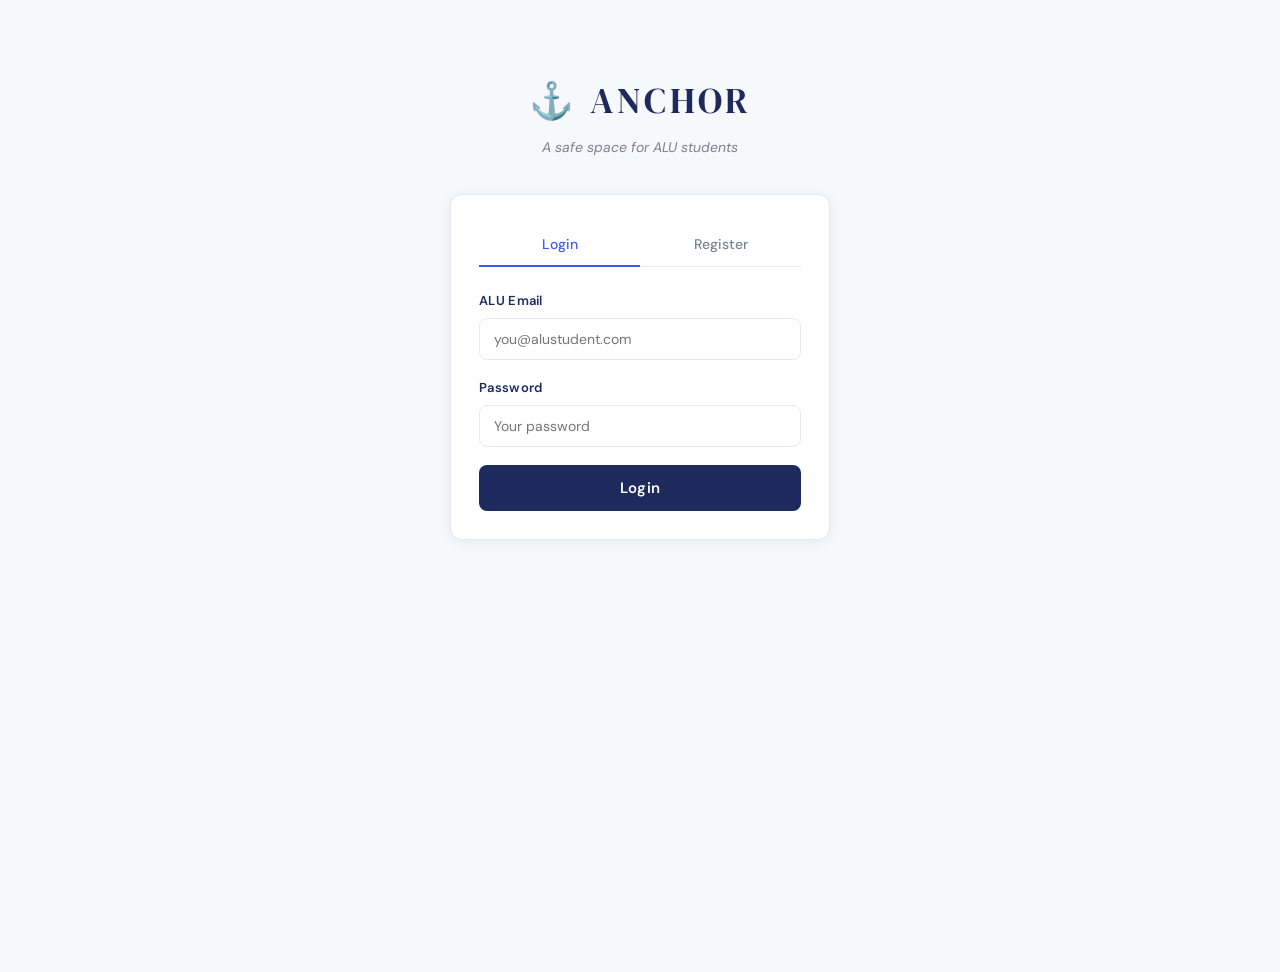
==== frontend/admin.html @ b04f078c "initial commit - ANCHOR peer support platform" ====
<!DOCTYPE html>
<html lang="en">
<head>
    <meta charset="UTF-8">
    <meta name="viewport" content="width=device-width, initial-scale=1.0">
    <title>ANCHOR — Admin</title>
    <link rel="stylesheet" href="css/style.css">
</head>
<body>

<div class="navbar">
    <a href="feed.html" class="navbar-brand">
        <span class="anchor-icon">⚓</span>
        <h1>ANCHOR</h1>
    </a>
    <div class="navbar-links">
        <a href="feed.html">Feed</a>
        <a href="resources.html">Resources</a>
        <a href="admin.html" class="active">Admin</a>
        <a href="#" class="logout-link" onclick="logout()">Logout</a>
    </div>
</div>

<div class="container">
    <h1 class="page-title">Moderation Dashboard</h1>
    <p class="page-subtitle">Review and manage reported content</p>

    <div class="stats-row">
        <div class="card stat-card">
            <div class="stat-number navy" id="pending-count">—</div>
            <div class="stat-label">Pending Reports</div>
        </div>
        <div class="card stat-card">
            <div class="stat-number green" id="resolved-count">—</div>
            <div class="stat-label">Resolved</div>
        </div>
        <div class="card stat-card">
            <div class="stat-number blue" id="reviewed-count">—</div>
            <div class="stat-label">Reviewed</div>
        </div>
    </div>

    <div class="filter-bar">
        <button class="filter-btn active" onclick="setFilter(this, 'pending')">Pending</button>
        <button class="filter-btn" onclick="setFilter(this, 'reviewed')">Reviewed</button>
        <button class="filter-btn" onclick="setFilter(this, 'resolved')">Resolved</button>
    </div>

    <div id="message"></div>
    <div id="reports-container">
        <div class="empty-state">
            <div class="empty-icon">⏳</div>
            <p>Loading reports...</p>
        </div>
    </div>
</div>

<script src="js/api.js"></script>
<script src="js/admin.js"></script>
</body>
</html>
---- frontend/css/style.css ----
@import url('https://fonts.googleapis.com/css2?family=DM+Sans:ital,opsz,wght@0,9..40,300;0,9..40,400;0,9..40,500;0,9..40,600;1,9..40,300&family=DM+Serif+Display:ital@0;1&display=swap');

/* ── Variables ─────────────────────────────────────────── */
:root {
  --bg:         #F7F8FC;
  --surface:    #FFFFFF;
  --border:     #E8EAF0;
  --navy:       #1E2A5E;
  --blue:       #3D5AFE;
  --blue-soft:  #EEF1FF;
  --text:       #1A1D2E;
  --muted:      #7C8091;
  --success:    #00B87A;
  --success-bg: #E6F9F3;
  --error:      #E5373A;
  --error-bg:   #FEF0F0;
  --radius:     12px;
  --radius-sm:  8px;
  --shadow:     0 2px 12px rgba(30,42,94,0.07);
  --shadow-md:  0 6px 24px rgba(30,42,94,0.11);
  --transition: 0.2s ease;
}

/* ── Reset ─────────────────────────────────────────────── */
*, *::before, *::after { box-sizing: border-box; margin: 0; padding: 0; }

body {
  font-family: 'DM Sans', sans-serif;
  background: var(--bg);
  color: var(--text);
  font-size: 15px;
  line-height: 1.6;
  min-height: 100vh;
}

/* ── Navbar ────────────────────────────────────────────── */
.navbar {
  background: var(--surface);
  border-bottom: 1px solid var(--border);
  padding: 0 32px;
  height: 64px;
  display: flex;
  align-items: center;
  justify-content: space-between;
  position: sticky;
  top: 0;
  z-index: 100;
  box-shadow: 0 1px 0 var(--border);
}

.navbar-brand {
  display: flex;
  align-items: center;
  gap: 10px;
  text-decoration: none;
}

.navbar-brand .anchor-icon {
  font-size: 22px;
}

.navbar-brand h1 {
  font-family: 'DM Serif Display', serif;
  font-size: 22px;
  color: var(--navy);
  letter-spacing: 2px;
  font-weight: 400;
}

.navbar-links {
  display: flex;
  align-items: center;
  gap: 4px;
}

.navbar-links a {
  color: var(--muted);
  text-decoration: none;
  font-size: 14px;
  font-weight: 500;
  padding: 8px 14px;
  border-radius: var(--radius-sm);
  transition: all var(--transition);
}

.navbar-links a:hover {
  color: var(--navy);
  background: var(--blue-soft);
}

.navbar-links a.active {
  color: var(--blue);
  background: var(--blue-soft);
}

.navbar-links .btn-nav-post {
  background: var(--navy);
  color: white !important;
  padding: 8px 16px;
  border-radius: var(--radius-sm);
  margin-left: 8px;
}

.navbar-links .btn-nav-post:hover {
  background: var(--blue) !important;
  color: white !important;
}

/* ── Container ─────────────────────────────────────────── */
.container {
  max-width: 720px;
  margin: 0 auto;
  padding: 36px 20px;
}

/* ── Cards ─────────────────────────────────────────────── */
.card {
  background: var(--surface);
  border: 1px solid var(--border);
  border-radius: var(--radius);
  padding: 28px;
  box-shadow: var(--shadow);
}

/* ── Auth page ─────────────────────────────────────────── */
.auth-container {
  max-width: 420px;
  margin: 72px auto;
  padding: 0 20px;
}

.auth-logo {
  text-align: center;
  margin-bottom: 36px;
}

.auth-logo .anchor-big {
  font-size: 52px;
  display: block;
  margin-bottom: 8px;
}

.auth-logo h1 {
  font-family: 'DM Serif Display', serif;
  font-size: 36px;
  color: var(--navy);
  letter-spacing: 4px;
  font-weight: 400;
}

.auth-logo p {
  color: var(--muted);
  font-size: 14px;
  margin-top: 6px;
  font-style: italic;
}

/* Tabs */
.tabs {
  display: flex;
  border-bottom: 1px solid var(--border);
  margin-bottom: 24px;
}

.tab {
  flex: 1;
  text-align: center;
  padding: 10px;
  cursor: pointer;
  font-size: 14px;
  font-weight: 500;
  color: var(--muted);
  border-bottom: 2px solid transparent;
  margin-bottom: -1px;
  transition: all var(--transition);
}

.tab:hover { color: var(--navy); }

.tab.active {
  color: var(--blue);
  border-bottom-color: var(--blue);
}

/* ── Forms ─────────────────────────────────────────────── */
.form-group {
  margin-bottom: 18px;
}

.form-group label {
  display: block;
  font-size: 13px;
  font-weight: 600;
  color: var(--navy);
  margin-bottom: 6px;
  letter-spacing: 0.3px;
}

.form-group input,
.form-group select,
.form-group textarea {
  width: 100%;
  padding: 11px 14px;
  border: 1.5px solid var(--border);
  border-radius: var(--radius-sm);
  font-family: 'DM Sans', sans-serif;
  font-size: 14px;
  color: var(--text);
  background: var(--surface);
  outline: none;
  transition: border-color var(--transition), box-shadow var(--transition);
}

.form-group input:focus,
.form-group select:focus,
.form-group textarea:focus {
  border-color: var(--blue);
  box-shadow: 0 0 0 3px rgba(61,90,254,0.08);
}

.form-group textarea { resize: vertical; min-height: 120px; }

.checkbox-row {
  display: flex;
  align-items: center;
  gap: 10px;
  cursor: pointer;
}

.checkbox-row input[type="checkbox"] {
  width: 16px;
  height: 16px;
  accent-color: var(--blue);
  cursor: pointer;
}

.checkbox-row label {
  font-size: 13px;
  color: var(--muted);
  cursor: pointer;
  margin: 0;
}

/* ── Buttons ────────────────────────────────────────────── */
.btn {
  display: inline-flex;
  align-items: center;
  justify-content: center;
  gap: 6px;
  padding: 10px 20px;
  border: none;
  border-radius: var(--radius-sm);
  font-family: 'DM Sans', sans-serif;
  font-size: 14px;
  font-weight: 600;
  cursor: pointer;
  transition: all var(--transition);
  text-decoration: none;
}

.btn-primary {
  background: var(--navy);
  color: white;
  width: 100%;
  padding: 13px;
  font-size: 15px;
  letter-spacing: 0.3px;
}

.btn-primary:hover {
  background: var(--blue);
  transform: translateY(-1px);
  box-shadow: 0 4px 12px rgba(61,90,254,0.25);
}

.btn-secondary {
  background: var(--blue-soft);
  color: var(--blue);
  border: 1.5px solid transparent;
}

.btn-secondary:hover {
  border-color: var(--blue);
  transform: translateY(-1px);
}

.btn-danger {
  background: var(--error-bg);
  color: var(--error);
  font-size: 13px;
  padding: 7px 14px;
}

.btn-danger:hover { background: #fde0e0; }

.btn-ghost {
  background: transparent;
  color: var(--muted);
  font-size: 13px;
  padding: 7px 14px;
}

.btn-ghost:hover { background: var(--bg); color: var(--text); }

.btn-small { padding: 6px 14px; font-size: 13px; }

/* ── Messages ───────────────────────────────────────────── */
.error {
  background: var(--error-bg);
  color: var(--error);
  padding: 11px 15px;
  border-radius: var(--radius-sm);
  font-size: 13px;
  margin-bottom: 16px;
  border-left: 3px solid var(--error);
}

.success {
  background: var(--success-bg);
  color: var(--success);
  padding: 11px 15px;
  border-radius: var(--radius-sm);
  font-size: 13px;
  margin-bottom: 16px;
  border-left: 3px solid var(--success);
}

/* ── Welcome banner ─────────────────────────────────────── */
.welcome-banner {
  background: linear-gradient(135deg, var(--navy) 0%, #2D4090 100%);
  border-radius: var(--radius);
  padding: 20px 24px;
  margin-bottom: 24px;
  display: flex;
  align-items: center;
  gap: 14px;
}

.welcome-banner .anchor-sm { font-size: 28px; }

.welcome-banner p {
  color: rgba(255,255,255,0.9);
  font-size: 14px;
  line-height: 1.5;
}

.welcome-banner strong { color: white; }

/* ── Category filters ───────────────────────────────────── */
.filter-bar {
  display: flex;
  gap: 8px;
  flex-wrap: wrap;
  margin-bottom: 24px;
}

.filter-btn {
  padding: 7px 16px;
  border-radius: 999px;
  border: 1.5px solid var(--border);
  background: var(--surface);
  color: var(--muted);
  font-size: 13px;
  font-weight: 500;
  cursor: pointer;
  transition: all var(--transition);
  font-family: 'DM Sans', sans-serif;
}

.filter-btn:hover,
.filter-btn.active {
  background: var(--navy);
  color: white;
  border-color: var(--navy);
}

/* ── Post cards ─────────────────────────────────────────── */
.post-card {
  background: var(--surface);
  border: 1px solid var(--border);
  border-radius: var(--radius);
  padding: 22px 24px;
  margin-bottom: 14px;
  cursor: pointer;
  transition: all var(--transition);
  box-shadow: var(--shadow);
}

.post-card:hover {
  border-color: #C5CDF0;
  box-shadow: var(--shadow-md);
  transform: translateY(-2px);
}

.post-card-header {
  display: flex;
  justify-content: space-between;
  align-items: center;
  margin-bottom: 12px;
}

.post-card h3 {
  font-size: 16px;
  font-weight: 600;
  color: var(--navy);
  margin-bottom: 8px;
  line-height: 1.4;
}

.post-card p {
  font-size: 14px;
  color: var(--muted);
  line-height: 1.6;
  margin-bottom: 14px;
}

.post-meta {
  display: flex;
  gap: 16px;
  font-size: 12px;
  color: var(--muted);
  align-items: center;
}

.post-meta span { display: flex; align-items: center; gap: 4px; }

/* ── Badges ─────────────────────────────────────────────── */
.category-badge {
  background: var(--blue-soft);
  color: var(--blue);
  padding: 4px 12px;
  border-radius: 999px;
  font-size: 12px;
  font-weight: 600;
  text-transform: capitalize;
  letter-spacing: 0.3px;
}

.anon-badge {
  background: var(--bg);
  color: var(--muted);
  padding: 4px 12px;
  border-radius: 999px;
  font-size: 12px;
  font-weight: 500;
  border: 1px solid var(--border);
}

/* ── Single post ────────────────────────────────────────── */
.post-full {
  margin-bottom: 28px;
}

.post-full h2 {
  font-family: 'DM Serif Display', serif;
  font-size: 26px;
  color: var(--navy);
  margin: 16px 0 14px;
  line-height: 1.3;
  font-weight: 400;
}

.post-full .body-text {
  font-size: 15px;
  line-height: 1.8;
  color: #3A3D4E;
  white-space: pre-wrap;
}

/* ── Comments ───────────────────────────────────────────── */
.comments-header {
  font-size: 16px;
  font-weight: 600;
  color: var(--navy);
  margin-bottom: 16px;
  padding-bottom: 12px;
  border-bottom: 1px solid var(--border);
}

.comment-card {
  background: var(--surface);
  border: 1px solid var(--border);
  border-radius: var(--radius);
  padding: 18px 20px;
  margin-bottom: 12px;
}

.comment-card .comment-meta {
  display: flex;
  justify-content: space-between;
  align-items: center;
  margin-bottom: 10px;
}

.comment-card .comment-body {
  font-size: 14px;
  color: #3A3D4E;
  line-height: 1.7;
}

.reply-card {
  margin-left: 24px;
  margin-top: 10px;
  background: var(--bg);
  border: 1px solid var(--border);
  border-radius: var(--radius-sm);
  padding: 14px 16px;
}

.reply-card .comment-body { font-size: 13px; color: var(--muted); }

/* ── Resources ──────────────────────────────────────────── */
.resource-card {
  background: var(--surface);
  border: 1px solid var(--border);
  border-radius: var(--radius);
  padding: 20px 24px;
  margin-bottom: 14px;
  box-shadow: var(--shadow);
  transition: all var(--transition);
}

.resource-card:hover {
  border-color: #C5CDF0;
  box-shadow: var(--shadow-md);
}

.resource-card h3 {
  font-size: 15px;
  font-weight: 600;
  color: var(--navy);
  margin-bottom: 6px;
}

.resource-card p {
  font-size: 13px;
  color: var(--muted);
  line-height: 1.6;
  margin-bottom: 12px;
}

.resource-card a {
  color: var(--blue);
  font-size: 13px;
  font-weight: 500;
  text-decoration: none;
}

.resource-card a:hover { text-decoration: underline; }

/* ── Admin table ────────────────────────────────────────── */
.report-card {
  background: var(--surface);
  border: 1px solid var(--border);
  border-radius: var(--radius);
  padding: 18px 22px;
  margin-bottom: 12px;
  box-shadow: var(--shadow);
}

.report-card .report-meta {
  font-size: 12px;
  color: var(--muted);
  margin-bottom: 8px;
}

.report-card .report-reason {
  font-size: 14px;
  color: var(--text);
  margin-bottom: 14px;
}

.status-badge {
  padding: 3px 10px;
  border-radius: 999px;
  font-size: 11px;
  font-weight: 600;
  text-transform: uppercase;
  letter-spacing: 0.5px;
}

.status-pending  { background: #FFF4E5; color: #E07B00; }
.status-resolved { background: var(--success-bg); color: var(--success); }
.status-reviewed { background: var(--blue-soft); color: var(--blue); }

/* ── Page titles ────────────────────────────────────────── */
.page-title {
  font-family: 'DM Serif Display', serif;
  font-size: 28px;
  color: var(--navy);
  font-weight: 400;
  margin-bottom: 6px;
}

.page-subtitle {
  font-size: 14px;
  color: var(--muted);
  margin-bottom: 28px;
  font-style: italic;
}

/* ── Divider ────────────────────────────────────────────── */
.divider {
  border: none;
  border-top: 1px solid var(--border);
  margin: 24px 0;
}

/* ── Empty state ────────────────────────────────────────── */
.empty-state {
  text-align: center;
  padding: 60px 20px;
  color: var(--muted);
}

.empty-state .empty-icon { font-size: 40px; margin-bottom: 14px; }
.empty-state p { font-size: 14px; }

/* ── Mobile ─────────────────────────────────────────────── */
@media (max-width: 640px) {
  .navbar {
    padding: 0 16px;
    height: 56px;
  }

  .navbar-links a { 
    display: none; 
  }

  .navbar-links .btn-nav-post { 
    display: inline-flex; 
    margin-left: 0;
    padding: 7px 12px;
    font-size: 13px;
  }

  .navbar-links .logout-link { display: inline-flex !important; }

  .container { padding: 20px 16px; }

  .auth-container { margin: 40px auto; }

  .card { padding: 20px; }

  .post-card { padding: 16px 18px; }

  .filter-bar { gap: 6px; }

  .filter-btn { padding: 6px 12px; font-size: 12px; }

  .post-card-header { flex-direction: column; align-items: flex-start; gap: 8px; }

  .welcome-banner { padding: 16px; }
}
/* ── Stats row (admin) ──────────────────────────────────── */
.stats-row {
    display: flex;
    gap: 14px;
    margin-bottom: 28px;
    flex-wrap: wrap;
}

.stat-card {
    flex: 1;
    min-width: 140px;
    text-align: center;
    padding: 20px;
}

.stat-number {
    font-size: 28px;
    font-weight: 700;
    margin-bottom: 4px;
}

.stat-number.navy  { color: var(--navy); }
.stat-number.green { color: var(--success); }
.stat-number.blue  { color: var(--blue); }
.stat-label { font-size: 13px; color: var(--muted); }

/* ── Report card ────────────────────────────────────────── */
.report-actions {
    display: flex;
    gap: 10px;
    flex-wrap: wrap;
}

/* ── Post full view ─────────────────────────────────────── */
.post-header {
    display: flex;
    justify-content: space-between;
    align-items: center;
    margin-bottom: 16px;
}

.post-actions {
    margin-top: 16px;
    padding-top: 16px;
    border-top: 1px solid var(--border);
}

.post-stats {
    display: flex;
    gap: 16px;
    margin-top: 16px;
}

/* ── Comment form ───────────────────────────────────────── */
.comment-form {
    margin-bottom: 20px;
}

.comment-form-footer {
    display: flex;
    justify-content: space-between;
    align-items: center;
}

/* ── Cancel link ────────────────────────────────────────── */
.cancel-link {
    display: block;
    text-align: center;
    margin-top: 14px;
    color: var(--muted);
    font-size: 13px;
    text-decoration: none;
}

.cancel-link:hover { color: var(--text); }

/* ── Hidden utility ─────────────────────────────────────── */
.hidden { display: none; }
/* ── Resource card ──────────────────────────────────────── */
.resource-card-header {
    display: flex;
    justify-content: space-between;
    align-items: center;
    margin-bottom: 10px;
}

.resource-meta {
    font-size: 12px;
    color: var(--muted);
    margin-top: 12px;
    padding-top: 12px;
    border-top: 1px solid var(--border);
}

/* ── Form section title ─────────────────────────────────── */
.form-section-title {
    font-size: 16px;
    font-weight: 600;
    color: var(--navy);
    margin-bottom: 20px;
}
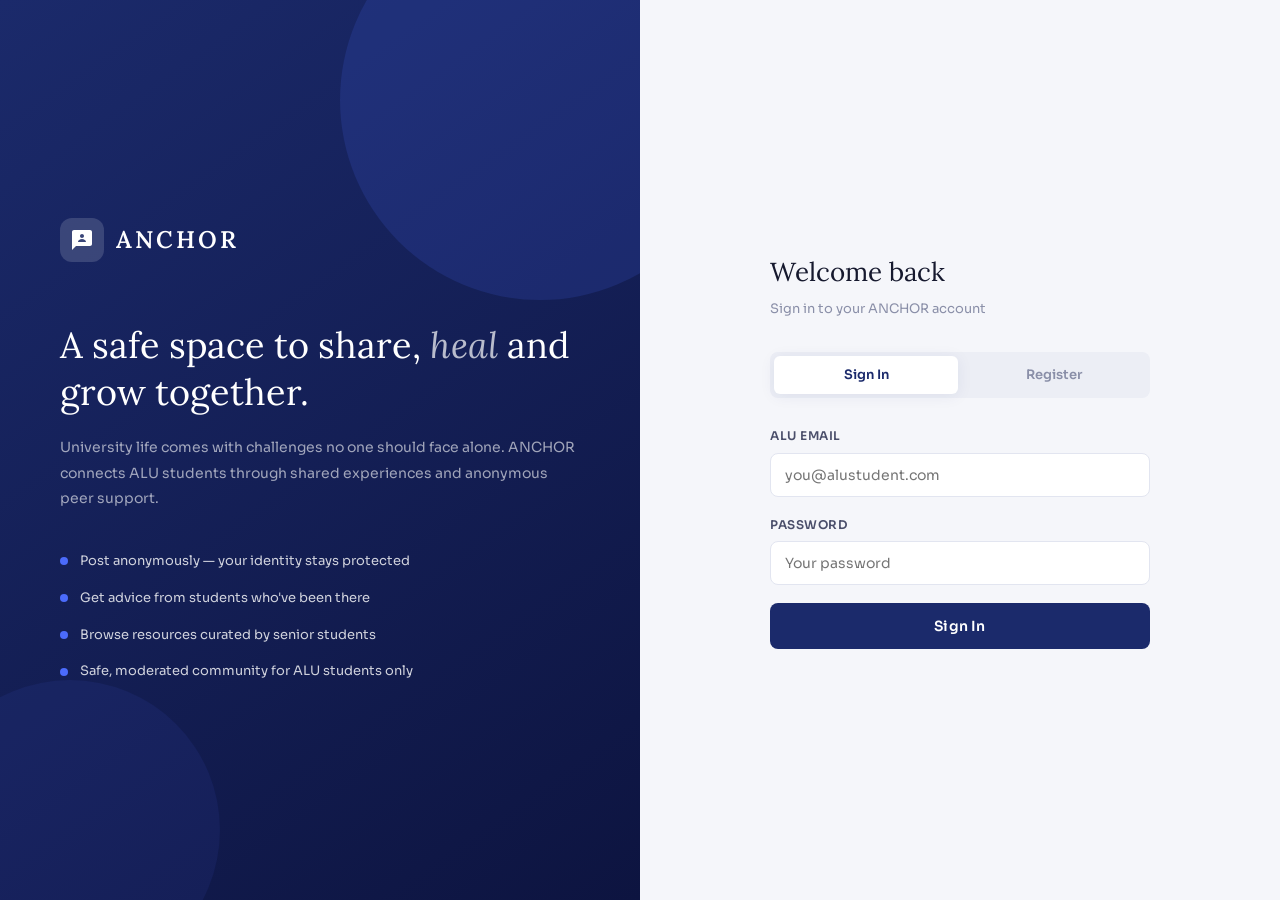
==== commit 9d37b3c2: "improved frontend design" ====
--- a/frontend/admin.html
+++ b/frontend/admin.html
@@ -10,14 +10,38 @@
 
 <div class="navbar">
     <a href="feed.html" class="navbar-brand">
-        <span class="anchor-icon">⚓</span>
+        <div class="navbar-logo">
+            <svg viewBox="0 0 24 24" xmlns="http://www.w3.org/2000/svg">
+                <path d="M20 2H4C2.9 2 2 2.9 2 4V22L6 18H20C21.1 18 22 17.1 22 16V4C22 2.9 21.1 2 20 2ZM12 6C13.1 6 14 6.9 14 8C14 9.1 13.1 10 12 10C10.9 10 10 9.1 10 8C10 6.9 10.9 6 12 6ZM16 14H8C8 12.35 9.79 11 12 11C14.21 11 16 12.35 16 14Z"/>
+            </svg>
+        </div>
         <h1>ANCHOR</h1>
     </a>
     <div class="navbar-links">
         <a href="feed.html">Feed</a>
         <a href="resources.html">Resources</a>
-        <a href="admin.html" class="active">Admin</a>
+        <a href="create-post.html" class="btn-nav-post">+ New Post</a>
+        <a href="#" id="admin-link" class="hidden">Admin</a>
         <a href="#" class="logout-link" onclick="logout()">Logout</a>
+    </div>
+    <div style="display:flex; align-items:center; gap:8px;">
+        <button class="theme-toggle" onclick="toggleTheme()" title="Toggle dark mode"></button>
+        <button class="hamburger" id="hamburger">
+            <span></span><span></span><span></span>
+        </button>
+    </div>
+</div>
+
+<!-- Mobile menu -->
+<div class="mobile-menu" id="mobile-menu">
+    <a href="feed.html">Feed</a>
+    <a href="resources.html">Resources</a>
+    <a href="create-post.html">+ New Post</a>
+    <a href="#" id="admin-link-mobile" class="hidden">Admin</a>
+    <a href="#" onclick="logout()">Logout</a>
+    <div class="theme-row">
+        Dark Mode
+        <button class="theme-toggle" onclick="toggleTheme()"></button>
     </div>
 </div>
 
@@ -57,5 +81,6 @@
 
 <script src="js/api.js"></script>
 <script src="js/admin.js"></script>
+<script src="js/navbar.js"></script>
 </body>
 </html>
--- a/frontend/css/style.css
+++ b/frontend/css/style.css
@@ -1,36 +1,71 @@
-@import url('https://fonts.googleapis.com/css2?family=DM+Sans:ital,opsz,wght@0,9..40,300;0,9..40,400;0,9..40,500;0,9..40,600;1,9..40,300&family=DM+Serif+Display:ital@0;1&display=swap');
+@import url('https://fonts.googleapis.com/css2?family=Sora:wght@300;400;500;600;700&family=Lora:ital,wght@0,400;0,600;1,400&display=swap');
 
 /* ── Variables ─────────────────────────────────────────── */
 :root {
-  --bg:         #F7F8FC;
-  --surface:    #FFFFFF;
-  --border:     #E8EAF0;
-  --navy:       #1E2A5E;
-  --blue:       #3D5AFE;
-  --blue-soft:  #EEF1FF;
-  --text:       #1A1D2E;
-  --muted:      #7C8091;
-  --success:    #00B87A;
-  --success-bg: #E6F9F3;
-  --error:      #E5373A;
-  --error-bg:   #FEF0F0;
-  --radius:     12px;
-  --radius-sm:  8px;
-  --shadow:     0 2px 12px rgba(30,42,94,0.07);
-  --shadow-md:  0 6px 24px rgba(30,42,94,0.11);
-  --transition: 0.2s ease;
+  /* Light mode */
+  --bg:           #F5F6FA;
+  --bg-2:         #ECEEF5;
+  --surface:      #FFFFFF;
+  --border:       #E2E5F0;
+  --navy:         #1B2A6B;
+  --navy-light:   #2D3F8F;
+  --accent:       #4B6BFB;
+  --accent-soft:  #EEF1FF;
+  --text:         #16192E;
+  --text-2:       #4A4E6A;
+  --muted:        #8A8FA8;
+  --success:      #00B87A;
+  --success-bg:   #E6F9F3;
+  --error:        #E5373A;
+  --error-bg:     #FEF0F0;
+  --warning:      #E07B00;
+  --warning-bg:   #FFF4E5;
+  --radius:       14px;
+  --radius-sm:    8px;
+  --radius-xs:    6px;
+  --shadow:       0 2px 16px rgba(27,42,107,0.07);
+  --shadow-md:    0 8px 32px rgba(27,42,107,0.12);
+  --shadow-lg:    0 16px 48px rgba(27,42,107,0.16);
+  --transition:   0.2s ease;
+}
+
+/* ── Dark mode ──────────────────────────────────────────── */
+[data-theme="dark"] {
+  --bg:           #0E1120;
+  --bg-2:         #151829;
+  --surface:      #1C2038;
+  --border:       #2A2F4A;
+  --navy:         #7B93FF;
+  --navy-light:   #9AADFF;
+  --accent:       #6B8AFF;
+  --accent-soft:  #1E2545;
+  --text:         #E8EAFF;
+  --text-2:       #9BA3CC;
+  --muted:        #5C6280;
+  --success:      #00D48A;
+  --success-bg:   #0A2E1E;
+  --error:        #FF5C5E;
+  --error-bg:     #2E0A0A;
+  --warning:      #FFB347;
+  --warning-bg:   #2E1A00;
+  --shadow:       0 2px 16px rgba(0,0,0,0.3);
+  --shadow-md:    0 8px 32px rgba(0,0,0,0.4);
+  --shadow-lg:    0 16px 48px rgba(0,0,0,0.5);
 }
 
 /* ── Reset ─────────────────────────────────────────────── */
 *, *::before, *::after { box-sizing: border-box; margin: 0; padding: 0; }
 
+html { scroll-behavior: smooth; }
+
 body {
-  font-family: 'DM Sans', sans-serif;
+  font-family: 'Sora', sans-serif;
   background: var(--bg);
   color: var(--text);
   font-size: 15px;
   line-height: 1.6;
   min-height: 100vh;
+  transition: background var(--transition), color var(--transition);
 }
 
 /* ── Navbar ────────────────────────────────────────────── */
@@ -45,7 +80,8 @@
   position: sticky;
   top: 0;
   z-index: 100;
-  box-shadow: 0 1px 0 var(--border);
+  box-shadow: var(--shadow);
+  transition: background var(--transition), border-color var(--transition);
 }
 
 .navbar-brand {
@@ -55,16 +91,30 @@
   text-decoration: none;
 }
 
-.navbar-brand .anchor-icon {
-  font-size: 22px;
+.navbar-logo {
+  width: 36px;
+  height: 36px;
+  background: var(--navy);
+  border-radius: 10px;
+  display: flex;
+  align-items: center;
+  justify-content: center;
+  transition: background var(--transition);
+}
+
+.navbar-logo svg {
+  width: 20px;
+  height: 20px;
+  fill: white;
 }
 
 .navbar-brand h1 {
-  font-family: 'DM Serif Display', serif;
-  font-size: 22px;
+  font-family: 'Lora', serif;
+  font-size: 20px;
   color: var(--navy);
   letter-spacing: 2px;
-  font-weight: 400;
+  font-weight: 600;
+  transition: color var(--transition);
 }
 
 .navbar-links {
@@ -74,23 +124,24 @@
 }
 
 .navbar-links a {
-  color: var(--muted);
+  color: var(--text-2);
   text-decoration: none;
-  font-size: 14px;
+  font-size: 13px;
   font-weight: 500;
   padding: 8px 14px;
   border-radius: var(--radius-sm);
   transition: all var(--transition);
+  letter-spacing: 0.2px;
 }
 
 .navbar-links a:hover {
   color: var(--navy);
-  background: var(--blue-soft);
+  background: var(--accent-soft);
 }
 
 .navbar-links a.active {
-  color: var(--blue);
-  background: var(--blue-soft);
+  color: var(--accent);
+  background: var(--accent-soft);
 }
 
 .navbar-links .btn-nav-post {
@@ -98,12 +149,117 @@
   color: white !important;
   padding: 8px 16px;
   border-radius: var(--radius-sm);
+  margin-left: 6px;
+  font-size: 13px;
+}
+
+.navbar-links .btn-nav-post:hover {
+  background: var(--accent) !important;
+  color: white !important;
+  transform: translateY(-1px);
+}
+
+/* Dark mode toggle */
+.theme-toggle {
+  background: var(--bg-2);
+  border: 1px solid var(--border);
+  border-radius: 999px;
+  width: 44px;
+  height: 24px;
+  cursor: pointer;
+  position: relative;
   margin-left: 8px;
-}
-
-.navbar-links .btn-nav-post:hover {
-  background: var(--blue) !important;
-  color: white !important;
+  transition: all var(--transition);
+  flex-shrink: 0;
+}
+
+.theme-toggle::after {
+  content: '';
+  position: absolute;
+  width: 18px;
+  height: 18px;
+  background: var(--navy);
+  border-radius: 50%;
+  top: 2px;
+  left: 2px;
+  transition: transform var(--transition);
+}
+
+[data-theme="dark"] .theme-toggle::after {
+  transform: translateX(20px);
+}
+
+/* Hamburger */
+.hamburger {
+  display: none;
+  flex-direction: column;
+  gap: 5px;
+  cursor: pointer;
+  padding: 6px;
+  background: none;
+  border: none;
+}
+
+.hamburger span {
+  display: block;
+  width: 22px;
+  height: 2px;
+  background: var(--text);
+  border-radius: 2px;
+  transition: all var(--transition);
+}
+
+.hamburger.open span:nth-child(1) { transform: translateY(7px) rotate(45deg); }
+.hamburger.open span:nth-child(2) { opacity: 0; }
+.hamburger.open span:nth-child(3) { transform: translateY(-7px) rotate(-45deg); }
+
+/* Mobile menu */
+.mobile-menu {
+  display: none;
+  position: fixed;
+  top: 64px;
+  left: 0;
+  right: 0;
+  background: var(--surface);
+  border-bottom: 1px solid var(--border);
+  padding: 16px;
+  z-index: 99;
+  box-shadow: var(--shadow-md);
+  flex-direction: column;
+  gap: 4px;
+  animation: slideDown 0.2s ease;
+}
+
+.mobile-menu.open { display: flex; }
+
+.mobile-menu a {
+  color: var(--text-2);
+  text-decoration: none;
+  font-size: 14px;
+  font-weight: 500;
+  padding: 12px 16px;
+  border-radius: var(--radius-sm);
+  transition: all var(--transition);
+}
+
+.mobile-menu a:hover {
+  background: var(--accent-soft);
+  color: var(--navy);
+}
+
+.mobile-menu .theme-row {
+  display: flex;
+  align-items: center;
+  justify-content: space-between;
+  padding: 12px 16px;
+  color: var(--text-2);
+  font-size: 14px;
+  font-weight: 500;
+}
+
+@keyframes slideDown {
+  from { opacity: 0; transform: translateY(-8px); }
+  to   { opacity: 1; transform: translateY(0); }
 }
 
 /* ── Container ─────────────────────────────────────────── */
@@ -120,105 +276,226 @@
   border-radius: var(--radius);
   padding: 28px;
   box-shadow: var(--shadow);
+  transition: background var(--transition), border-color var(--transition);
 }
 
 /* ── Auth page ─────────────────────────────────────────── */
-.auth-container {
-  max-width: 420px;
-  margin: 72px auto;
-  padding: 0 20px;
-}
-
-.auth-logo {
-  text-align: center;
-  margin-bottom: 36px;
-}
-
-.auth-logo .anchor-big {
-  font-size: 52px;
-  display: block;
-  margin-bottom: 8px;
-}
-
-.auth-logo h1 {
-  font-family: 'DM Serif Display', serif;
+.auth-page {
+  min-height: 100vh;
+  display: grid;
+  grid-template-columns: 1fr 1fr;
+}
+
+.auth-left {
+  background: linear-gradient(145deg, var(--navy) 0%, #0D1440 100%);
+  display: flex;
+  flex-direction: column;
+  justify-content: center;
+  padding: 60px;
+  position: relative;
+  overflow: hidden;
+}
+
+.auth-left::before {
+  content: '';
+  position: absolute;
+  width: 400px;
+  height: 400px;
+  border-radius: 50%;
+  background: rgba(75,107,251,0.15);
+  top: -100px;
+  right: -100px;
+}
+
+.auth-left::after {
+  content: '';
+  position: absolute;
+  width: 300px;
+  height: 300px;
+  border-radius: 50%;
+  background: rgba(75,107,251,0.08);
+  bottom: -80px;
+  left: -80px;
+}
+
+.auth-left-logo {
+  display: flex;
+  align-items: center;
+  gap: 12px;
+  margin-bottom: 60px;
+  position: relative;
+  z-index: 1;
+}
+
+.auth-left-logo .logo-icon {
+  width: 44px;
+  height: 44px;
+  background: rgba(255,255,255,0.15);
+  border-radius: 12px;
+  display: flex;
+  align-items: center;
+  justify-content: center;
+}
+
+.auth-left-logo .logo-icon svg {
+  width: 24px;
+  height: 24px;
+  fill: white;
+}
+
+.auth-left-logo span {
+  font-family: 'Lora', serif;
+  font-size: 24px;
+  color: white;
+  letter-spacing: 3px;
+  font-weight: 600;
+}
+
+.auth-left-content {
+  position: relative;
+  z-index: 1;
+}
+
+.auth-left-content h2 {
+  font-family: 'Lora', serif;
   font-size: 36px;
-  color: var(--navy);
-  letter-spacing: 4px;
+  color: white;
   font-weight: 400;
-}
-
-.auth-logo p {
+  line-height: 1.3;
+  margin-bottom: 20px;
+}
+
+.auth-left-content h2 em {
+  font-style: italic;
+  color: rgba(255,255,255,0.7);
+}
+
+.auth-left-content p {
+  color: rgba(255,255,255,0.6);
+  font-size: 14px;
+  line-height: 1.8;
+  margin-bottom: 40px;
+}
+
+.auth-features {
+  display: flex;
+  flex-direction: column;
+  gap: 16px;
+}
+
+.auth-feature {
+  display: flex;
+  align-items: center;
+  gap: 12px;
+  color: rgba(255,255,255,0.8);
+  font-size: 13px;
+}
+
+.auth-feature-dot {
+  width: 8px;
+  height: 8px;
+  border-radius: 50%;
+  background: var(--accent);
+  flex-shrink: 0;
+}
+
+.auth-right {
+  background: var(--bg);
+  display: flex;
+  align-items: center;
+  justify-content: center;
+  padding: 60px 40px;
+  transition: background var(--transition);
+}
+
+.auth-form-container {
+  width: 100%;
+  max-width: 380px;
+}
+
+.auth-form-container h3 {
+  font-family: 'Lora', serif;
+  font-size: 26px;
+  color: var(--text);
+  font-weight: 400;
+  margin-bottom: 6px;
+}
+
+.auth-form-container .auth-subtitle {
   color: var(--muted);
-  font-size: 14px;
-  margin-top: 6px;
-  font-style: italic;
+  font-size: 13px;
+  margin-bottom: 32px;
 }
 
 /* Tabs */
 .tabs {
   display: flex;
-  border-bottom: 1px solid var(--border);
-  margin-bottom: 24px;
+  background: var(--bg-2);
+  border-radius: var(--radius-sm);
+  padding: 4px;
+  margin-bottom: 28px;
+  gap: 4px;
 }
 
 .tab {
   flex: 1;
   text-align: center;
-  padding: 10px;
+  padding: 9px;
   cursor: pointer;
-  font-size: 14px;
-  font-weight: 500;
+  font-size: 13px;
+  font-weight: 600;
   color: var(--muted);
-  border-bottom: 2px solid transparent;
-  margin-bottom: -1px;
+  border-radius: var(--radius-xs);
   transition: all var(--transition);
 }
 
-.tab:hover { color: var(--navy); }
+.tab:hover { color: var(--text); }
 
 .tab.active {
-  color: var(--blue);
-  border-bottom-color: var(--blue);
+  background: var(--surface);
+  color: var(--navy);
+  box-shadow: var(--shadow);
 }
 
 /* ── Forms ─────────────────────────────────────────────── */
-.form-group {
-  margin-bottom: 18px;
-}
+.form-group { margin-bottom: 18px; }
 
 .form-group label {
   display: block;
-  font-size: 13px;
-  font-weight: 600;
-  color: var(--navy);
-  margin-bottom: 6px;
-  letter-spacing: 0.3px;
+  font-size: 12px;
+  font-weight: 600;
+  color: var(--text-2);
+  margin-bottom: 7px;
+  letter-spacing: 0.5px;
+  text-transform: uppercase;
 }
 
 .form-group input,
 .form-group select,
 .form-group textarea {
   width: 100%;
-  padding: 11px 14px;
+  padding: 12px 14px;
   border: 1.5px solid var(--border);
   border-radius: var(--radius-sm);
-  font-family: 'DM Sans', sans-serif;
+  font-family: 'Sora', sans-serif;
   font-size: 14px;
   color: var(--text);
   background: var(--surface);
   outline: none;
-  transition: border-color var(--transition), box-shadow var(--transition);
+  transition: all var(--transition);
 }
 
 .form-group input:focus,
 .form-group select:focus,
 .form-group textarea:focus {
-  border-color: var(--blue);
-  box-shadow: 0 0 0 3px rgba(61,90,254,0.08);
-}
-
-.form-group textarea { resize: vertical; min-height: 120px; }
+  border-color: var(--accent);
+  box-shadow: 0 0 0 3px rgba(75,107,251,0.1);
+}
+
+.form-group textarea {
+  resize: vertical;
+  min-height: 120px;
+}
 
 .checkbox-row {
   display: flex;
@@ -230,15 +507,18 @@
 .checkbox-row input[type="checkbox"] {
   width: 16px;
   height: 16px;
-  accent-color: var(--blue);
+  accent-color: var(--accent);
   cursor: pointer;
 }
 
 .checkbox-row label {
   font-size: 13px;
-  color: var(--muted);
+  color: var(--text-2);
   cursor: pointer;
   margin: 0;
+  text-transform: none;
+  letter-spacing: 0;
+  font-weight: 400;
 }
 
 /* ── Buttons ────────────────────────────────────────────── */
@@ -250,65 +530,70 @@
   padding: 10px 20px;
   border: none;
   border-radius: var(--radius-sm);
-  font-family: 'DM Sans', sans-serif;
-  font-size: 14px;
+  font-family: 'Sora', sans-serif;
+  font-size: 13px;
   font-weight: 600;
   cursor: pointer;
   transition: all var(--transition);
   text-decoration: none;
+  letter-spacing: 0.2px;
 }
 
 .btn-primary {
   background: var(--navy);
   color: white;
   width: 100%;
-  padding: 13px;
-  font-size: 15px;
-  letter-spacing: 0.3px;
+  padding: 14px;
+  font-size: 14px;
+  border-radius: var(--radius-sm);
 }
 
 .btn-primary:hover {
-  background: var(--blue);
+  background: var(--accent);
   transform: translateY(-1px);
-  box-shadow: 0 4px 12px rgba(61,90,254,0.25);
+  box-shadow: 0 4px 16px rgba(75,107,251,0.3);
 }
 
 .btn-secondary {
-  background: var(--blue-soft);
-  color: var(--blue);
+  background: var(--accent-soft);
+  color: var(--accent);
   border: 1.5px solid transparent;
 }
 
 .btn-secondary:hover {
-  border-color: var(--blue);
+  border-color: var(--accent);
   transform: translateY(-1px);
 }
 
 .btn-danger {
   background: var(--error-bg);
   color: var(--error);
-  font-size: 13px;
+  font-size: 12px;
   padding: 7px 14px;
 }
 
-.btn-danger:hover { background: #fde0e0; }
+.btn-danger:hover { filter: brightness(0.95); }
 
 .btn-ghost {
   background: transparent;
   color: var(--muted);
-  font-size: 13px;
+  font-size: 12px;
   padding: 7px 14px;
-}
-
-.btn-ghost:hover { background: var(--bg); color: var(--text); }
-
-.btn-small { padding: 6px 14px; font-size: 13px; }
+  border: 1px solid var(--border);
+}
+
+.btn-ghost:hover {
+  background: var(--bg-2);
+  color: var(--text);
+}
+
+.btn-small { padding: 6px 14px; font-size: 12px; }
 
 /* ── Messages ───────────────────────────────────────────── */
 .error {
   background: var(--error-bg);
   color: var(--error);
-  padding: 11px 15px;
+  padding: 12px 16px;
   border-radius: var(--radius-sm);
   font-size: 13px;
   margin-bottom: 16px;
@@ -318,25 +603,70 @@
 .success {
   background: var(--success-bg);
   color: var(--success);
-  padding: 11px 15px;
+  padding: 12px 16px;
   border-radius: var(--radius-sm);
   font-size: 13px;
   margin-bottom: 16px;
   border-left: 3px solid var(--success);
 }
 
+/* ── Loading skeleton ───────────────────────────────────── */
+@keyframes shimmer {
+  0%   { background-position: -400px 0; }
+  100% { background-position: 400px 0; }
+}
+
+.skeleton {
+  background: linear-gradient(90deg, var(--border) 25%, var(--bg-2) 50%, var(--border) 75%);
+  background-size: 400px 100%;
+  animation: shimmer 1.4s ease infinite;
+  border-radius: var(--radius-sm);
+}
+
+.skeleton-card {
+  background: var(--surface);
+  border: 1px solid var(--border);
+  border-radius: var(--radius);
+  padding: 22px 24px;
+  margin-bottom: 14px;
+}
+
+.skeleton-line {
+  height: 14px;
+  margin-bottom: 10px;
+}
+
+.skeleton-line.short { width: 40%; }
+.skeleton-line.medium { width: 70%; }
+.skeleton-line.full { width: 100%; }
+
 /* ── Welcome banner ─────────────────────────────────────── */
 .welcome-banner {
-  background: linear-gradient(135deg, var(--navy) 0%, #2D4090 100%);
+  background: linear-gradient(135deg, var(--navy) 0%, var(--navy-light) 100%);
   border-radius: var(--radius);
   padding: 20px 24px;
   margin-bottom: 24px;
   display: flex;
   align-items: center;
-  gap: 14px;
-}
-
-.welcome-banner .anchor-sm { font-size: 28px; }
+  gap: 16px;
+}
+
+.welcome-banner .banner-icon {
+  width: 40px;
+  height: 40px;
+  background: rgba(255,255,255,0.15);
+  border-radius: 10px;
+  display: flex;
+  align-items: center;
+  justify-content: center;
+  flex-shrink: 0;
+}
+
+.welcome-banner .banner-icon svg {
+  width: 22px;
+  height: 22px;
+  fill: white;
+}
 
 .welcome-banner p {
   color: rgba(255,255,255,0.9);
@@ -346,7 +676,7 @@
 
 .welcome-banner strong { color: white; }
 
-/* ── Category filters ───────────────────────────────────── */
+/* ── Filter bar ─────────────────────────────────────────── */
 .filter-bar {
   display: flex;
   gap: 8px;
@@ -360,14 +690,19 @@
   border: 1.5px solid var(--border);
   background: var(--surface);
   color: var(--muted);
-  font-size: 13px;
-  font-weight: 500;
+  font-size: 12px;
+  font-weight: 600;
   cursor: pointer;
   transition: all var(--transition);
-  font-family: 'DM Sans', sans-serif;
-}
-
-.filter-btn:hover,
+  font-family: 'Sora', sans-serif;
+  letter-spacing: 0.3px;
+}
+
+.filter-btn:hover {
+  border-color: var(--accent);
+  color: var(--accent);
+}
+
 .filter-btn.active {
   background: var(--navy);
   color: white;
@@ -380,37 +715,58 @@
   border: 1px solid var(--border);
   border-radius: var(--radius);
   padding: 22px 24px;
-  margin-bottom: 14px;
+  margin-bottom: 12px;
   cursor: pointer;
   transition: all var(--transition);
   box-shadow: var(--shadow);
+  position: relative;
+  overflow: hidden;
+}
+
+.post-card::before {
+  content: '';
+  position: absolute;
+  left: 0;
+  top: 0;
+  bottom: 0;
+  width: 3px;
+  background: var(--accent);
+  opacity: 0;
+  transition: opacity var(--transition);
 }
 
 .post-card:hover {
-  border-color: #C5CDF0;
+  border-color: var(--accent);
   box-shadow: var(--shadow-md);
   transform: translateY(-2px);
 }
 
+.post-card:hover::before { opacity: 1; }
+
 .post-card-header {
   display: flex;
   justify-content: space-between;
   align-items: center;
   margin-bottom: 12px;
+  flex-wrap: wrap;
+  gap: 8px;
 }
 
 .post-card h3 {
-  font-size: 16px;
-  font-weight: 600;
-  color: var(--navy);
+  font-size: 15px;
+  font-weight: 600;
+  color: var(--text);
   margin-bottom: 8px;
   line-height: 1.4;
-}
+  transition: color var(--transition);
+}
+
+.post-card:hover h3 { color: var(--navy); }
 
 .post-card p {
-  font-size: 14px;
-  color: var(--muted);
-  line-height: 1.6;
+  font-size: 13px;
+  color: var(--text-2);
+  line-height: 1.7;
   margin-bottom: 14px;
 }
 
@@ -420,25 +776,24 @@
   font-size: 12px;
   color: var(--muted);
   align-items: center;
-}
-
-.post-meta span { display: flex; align-items: center; gap: 4px; }
+  flex-wrap: wrap;
+}
 
 /* ── Badges ─────────────────────────────────────────────── */
 .category-badge {
-  background: var(--blue-soft);
-  color: var(--blue);
+  background: var(--accent-soft);
+  color: var(--accent);
   padding: 4px 12px;
   border-radius: 999px;
-  font-size: 12px;
-  font-weight: 600;
-  text-transform: capitalize;
-  letter-spacing: 0.3px;
+  font-size: 11px;
+  font-weight: 700;
+  text-transform: uppercase;
+  letter-spacing: 0.5px;
 }
 
 .anon-badge {
-  background: var(--bg);
-  color: var(--muted);
+  background: var(--bg-2);
+  color: var(--text-2);
   padding: 4px 12px;
   border-radius: 999px;
   font-size: 12px;
@@ -447,34 +802,53 @@
 }
 
 /* ── Single post ────────────────────────────────────────── */
-.post-full {
-  margin-bottom: 28px;
-}
-
 .post-full h2 {
-  font-family: 'DM Serif Display', serif;
+  font-family: 'Lora', serif;
   font-size: 26px;
-  color: var(--navy);
+  color: var(--text);
   margin: 16px 0 14px;
-  line-height: 1.3;
-  font-weight: 400;
+  line-height: 1.4;
+  font-weight: 600;
 }
 
 .post-full .body-text {
   font-size: 15px;
-  line-height: 1.8;
-  color: #3A3D4E;
+  line-height: 1.9;
+  color: var(--text-2);
   white-space: pre-wrap;
+}
+
+.post-header {
+  display: flex;
+  justify-content: space-between;
+  align-items: center;
+  flex-wrap: wrap;
+  gap: 8px;
+}
+
+.post-actions {
+  margin-top: 16px;
+  padding-top: 16px;
+  border-top: 1px solid var(--border);
+}
+
+.post-stats {
+  display: flex;
+  gap: 16px;
+  margin-top: 16px;
+  font-size: 13px;
+  color: var(--muted);
 }
 
 /* ── Comments ───────────────────────────────────────────── */
 .comments-header {
-  font-size: 16px;
-  font-weight: 600;
-  color: var(--navy);
+  font-size: 15px;
+  font-weight: 600;
+  color: var(--text);
   margin-bottom: 16px;
   padding-bottom: 12px;
   border-bottom: 1px solid var(--border);
+  letter-spacing: 0.2px;
 }
 
 .comment-card {
@@ -482,32 +856,50 @@
   border: 1px solid var(--border);
   border-radius: var(--radius);
   padding: 18px 20px;
-  margin-bottom: 12px;
-}
-
-.comment-card .comment-meta {
+  margin-bottom: 10px;
+  transition: border-color var(--transition);
+}
+
+.comment-card:hover { border-color: var(--accent); }
+
+.comment-meta {
   display: flex;
   justify-content: space-between;
   align-items: center;
   margin-bottom: 10px;
-}
-
-.comment-card .comment-body {
+  flex-wrap: wrap;
+  gap: 6px;
+}
+
+.comment-body {
   font-size: 14px;
-  color: #3A3D4E;
+  color: var(--text-2);
   line-height: 1.7;
 }
 
 .reply-card {
   margin-left: 24px;
   margin-top: 10px;
-  background: var(--bg);
+  background: var(--bg-2);
   border: 1px solid var(--border);
   border-radius: var(--radius-sm);
   padding: 14px 16px;
 }
 
-.reply-card .comment-body { font-size: 13px; color: var(--muted); }
+.reply-card .comment-body {
+  font-size: 13px;
+  color: var(--muted);
+}
+
+.comment-form { margin-bottom: 20px; }
+
+.comment-form-footer {
+  display: flex;
+  justify-content: space-between;
+  align-items: center;
+  flex-wrap: wrap;
+  gap: 10px;
+}
 
 /* ── Resources ──────────────────────────────────────────── */
 .resource-card {
@@ -515,40 +907,86 @@
   border: 1px solid var(--border);
   border-radius: var(--radius);
   padding: 20px 24px;
-  margin-bottom: 14px;
+  margin-bottom: 12px;
   box-shadow: var(--shadow);
   transition: all var(--transition);
 }
 
 .resource-card:hover {
-  border-color: #C5CDF0;
+  border-color: var(--accent);
   box-shadow: var(--shadow-md);
+  transform: translateY(-1px);
 }
 
 .resource-card h3 {
   font-size: 15px;
   font-weight: 600;
-  color: var(--navy);
+  color: var(--text);
   margin-bottom: 6px;
 }
 
 .resource-card p {
   font-size: 13px;
-  color: var(--muted);
+  color: var(--text-2);
   line-height: 1.6;
   margin-bottom: 12px;
 }
 
 .resource-card a {
-  color: var(--blue);
+  color: var(--accent);
   font-size: 13px;
   font-weight: 500;
   text-decoration: none;
+  display: inline-flex;
+  align-items: center;
+  gap: 4px;
 }
 
 .resource-card a:hover { text-decoration: underline; }
 
-/* ── Admin table ────────────────────────────────────────── */
+.resource-card-header {
+  display: flex;
+  justify-content: space-between;
+  align-items: center;
+  margin-bottom: 12px;
+}
+
+.resource-meta {
+  font-size: 12px;
+  color: var(--muted);
+  margin-top: 12px;
+  padding-top: 12px;
+  border-top: 1px solid var(--border);
+}
+
+/* ── Admin ──────────────────────────────────────────────── */
+.stats-row {
+  display: flex;
+  gap: 14px;
+  margin-bottom: 28px;
+  flex-wrap: wrap;
+}
+
+.stat-card {
+  flex: 1;
+  min-width: 140px;
+  text-align: center;
+  padding: 24px 20px;
+}
+
+.stat-number {
+  font-family: 'Lora', serif;
+  font-size: 32px;
+  font-weight: 600;
+  margin-bottom: 4px;
+  line-height: 1;
+}
+
+.stat-number.navy  { color: var(--navy); }
+.stat-number.green { color: var(--success); }
+.stat-number.blue  { color: var(--accent); }
+.stat-label { font-size: 12px; color: var(--muted); text-transform: uppercase; letter-spacing: 0.5px; }
+
 .report-card {
   background: var(--surface);
   border: 1px solid var(--border);
@@ -556,57 +994,72 @@
   padding: 18px 22px;
   margin-bottom: 12px;
   box-shadow: var(--shadow);
-}
-
-.report-card .report-meta {
+  transition: border-color var(--transition);
+}
+
+.report-card:hover { border-color: var(--accent); }
+
+.report-meta {
+  display: flex;
+  align-items: center;
+  gap: 10px;
+  margin-bottom: 10px;
   font-size: 12px;
   color: var(--muted);
-  margin-bottom: 8px;
-}
-
-.report-card .report-reason {
+  flex-wrap: wrap;
+}
+
+.report-date { margin-left: auto; }
+
+.report-reason {
   font-size: 14px;
-  color: var(--text);
+  color: var(--text-2);
   margin-bottom: 14px;
+  line-height: 1.6;
+  padding: 10px 14px;
+  background: var(--bg-2);
+  border-radius: var(--radius-xs);
+  border-left: 3px solid var(--border);
+}
+
+.report-actions {
+  display: flex;
+  gap: 8px;
+  flex-wrap: wrap;
 }
 
 .status-badge {
   padding: 3px 10px;
   border-radius: 999px;
   font-size: 11px;
-  font-weight: 600;
+  font-weight: 700;
   text-transform: uppercase;
   letter-spacing: 0.5px;
 }
 
-.status-pending  { background: #FFF4E5; color: #E07B00; }
+.status-pending  { background: var(--warning-bg); color: var(--warning); }
 .status-resolved { background: var(--success-bg); color: var(--success); }
-.status-reviewed { background: var(--blue-soft); color: var(--blue); }
+.status-reviewed { background: var(--accent-soft); color: var(--accent); }
 
 /* ── Page titles ────────────────────────────────────────── */
 .page-title {
-  font-family: 'DM Serif Display', serif;
+  font-family: 'Lora', serif;
   font-size: 28px;
-  color: var(--navy);
-  font-weight: 400;
+  color: var(--text);
+  font-weight: 600;
   margin-bottom: 6px;
+  line-height: 1.3;
 }
 
 .page-subtitle {
-  font-size: 14px;
+  font-size: 13px;
   color: var(--muted);
   margin-bottom: 28px;
-  font-style: italic;
-}
-
-/* ── Divider ────────────────────────────────────────────── */
-.divider {
-  border: none;
-  border-top: 1px solid var(--border);
-  margin: 24px 0;
-}
-
-/* ── Empty state ────────────────────────────────────────── */
+}
+
+/* ── Misc ───────────────────────────────────────────────── */
+.divider { border: none; border-top: 1px solid var(--border); margin: 24px 0; }
+
 .empty-state {
   text-align: center;
   padding: 60px 20px;
@@ -616,140 +1069,59 @@
 .empty-state .empty-icon { font-size: 40px; margin-bottom: 14px; }
 .empty-state p { font-size: 14px; }
 
+.hidden { display: none !important; }
+
+.cancel-link {
+  display: block;
+  text-align: center;
+  margin-top: 14px;
+  color: var(--muted);
+  font-size: 13px;
+  text-decoration: none;
+  transition: color var(--transition);
+}
+
+.cancel-link:hover { color: var(--text); }
+
+.form-section-title {
+  font-size: 15px;
+  font-weight: 600;
+  color: var(--text);
+  margin-bottom: 20px;
+}
+
+/* ── Page load animation ────────────────────────────────── */
+@keyframes fadeUp {
+  from { opacity: 0; transform: translateY(16px); }
+  to   { opacity: 1; transform: translateY(0); }
+}
+
+.fade-up {
+  animation: fadeUp 0.4s ease forwards;
+}
+
+.fade-up-delay-1 { animation-delay: 0.1s; opacity: 0; }
+.fade-up-delay-2 { animation-delay: 0.2s; opacity: 0; }
+.fade-up-delay-3 { animation-delay: 0.3s; opacity: 0; }
+
 /* ── Mobile ─────────────────────────────────────────────── */
+@media (max-width: 768px) {
+  .auth-page { grid-template-columns: 1fr; }
+  .auth-left { display: none; }
+  .auth-right { padding: 40px 24px; min-height: 100vh; }
+}
+
 @media (max-width: 640px) {
-  .navbar {
-    padding: 0 16px;
-    height: 56px;
-  }
-
-  .navbar-links a { 
-    display: none; 
-  }
-
-  .navbar-links .btn-nav-post { 
-    display: inline-flex; 
-    margin-left: 0;
-    padding: 7px 12px;
-    font-size: 13px;
-  }
-
-  .navbar-links .logout-link { display: inline-flex !important; }
-
+  .navbar { padding: 0 16px; }
+  .navbar-links { display: none; }
+  .hamburger { display: flex; }
   .container { padding: 20px 16px; }
-
-  .auth-container { margin: 40px auto; }
-
   .card { padding: 20px; }
-
   .post-card { padding: 16px 18px; }
-
+  .stats-row { gap: 10px; }
+  .stat-card { min-width: 100px; padding: 16px; }
+  .stat-number { font-size: 24px; }
   .filter-bar { gap: 6px; }
-
-  .filter-btn { padding: 6px 12px; font-size: 12px; }
-
-  .post-card-header { flex-direction: column; align-items: flex-start; gap: 8px; }
-
-  .welcome-banner { padding: 16px; }
-}
-/* ── Stats row (admin) ──────────────────────────────────── */
-.stats-row {
-    display: flex;
-    gap: 14px;
-    margin-bottom: 28px;
-    flex-wrap: wrap;
-}
-
-.stat-card {
-    flex: 1;
-    min-width: 140px;
-    text-align: center;
-    padding: 20px;
-}
-
-.stat-number {
-    font-size: 28px;
-    font-weight: 700;
-    margin-bottom: 4px;
-}
-
-.stat-number.navy  { color: var(--navy); }
-.stat-number.green { color: var(--success); }
-.stat-number.blue  { color: var(--blue); }
-.stat-label { font-size: 13px; color: var(--muted); }
-
-/* ── Report card ────────────────────────────────────────── */
-.report-actions {
-    display: flex;
-    gap: 10px;
-    flex-wrap: wrap;
-}
-
-/* ── Post full view ─────────────────────────────────────── */
-.post-header {
-    display: flex;
-    justify-content: space-between;
-    align-items: center;
-    margin-bottom: 16px;
-}
-
-.post-actions {
-    margin-top: 16px;
-    padding-top: 16px;
-    border-top: 1px solid var(--border);
-}
-
-.post-stats {
-    display: flex;
-    gap: 16px;
-    margin-top: 16px;
-}
-
-/* ── Comment form ───────────────────────────────────────── */
-.comment-form {
-    margin-bottom: 20px;
-}
-
-.comment-form-footer {
-    display: flex;
-    justify-content: space-between;
-    align-items: center;
-}
-
-/* ── Cancel link ────────────────────────────────────────── */
-.cancel-link {
-    display: block;
-    text-align: center;
-    margin-top: 14px;
-    color: var(--muted);
-    font-size: 13px;
-    text-decoration: none;
-}
-
-.cancel-link:hover { color: var(--text); }
-
-/* ── Hidden utility ─────────────────────────────────────── */
-.hidden { display: none; }
-/* ── Resource card ──────────────────────────────────────── */
-.resource-card-header {
-    display: flex;
-    justify-content: space-between;
-    align-items: center;
-    margin-bottom: 10px;
-}
-
-.resource-meta {
-    font-size: 12px;
-    color: var(--muted);
-    margin-top: 12px;
-    padding-top: 12px;
-    border-top: 1px solid var(--border);
-}
-
-/* ── Form section title ─────────────────────────────────── */
-.form-section-title {
-    font-size: 16px;
-    font-weight: 600;
-    color: var(--navy);
-    margin-bottom: 20px;
+  .filter-btn { padding: 6px 12px; font-size: 11px; }
+  .welcome-banner { padding: 16px; gap: 12px; }
 }
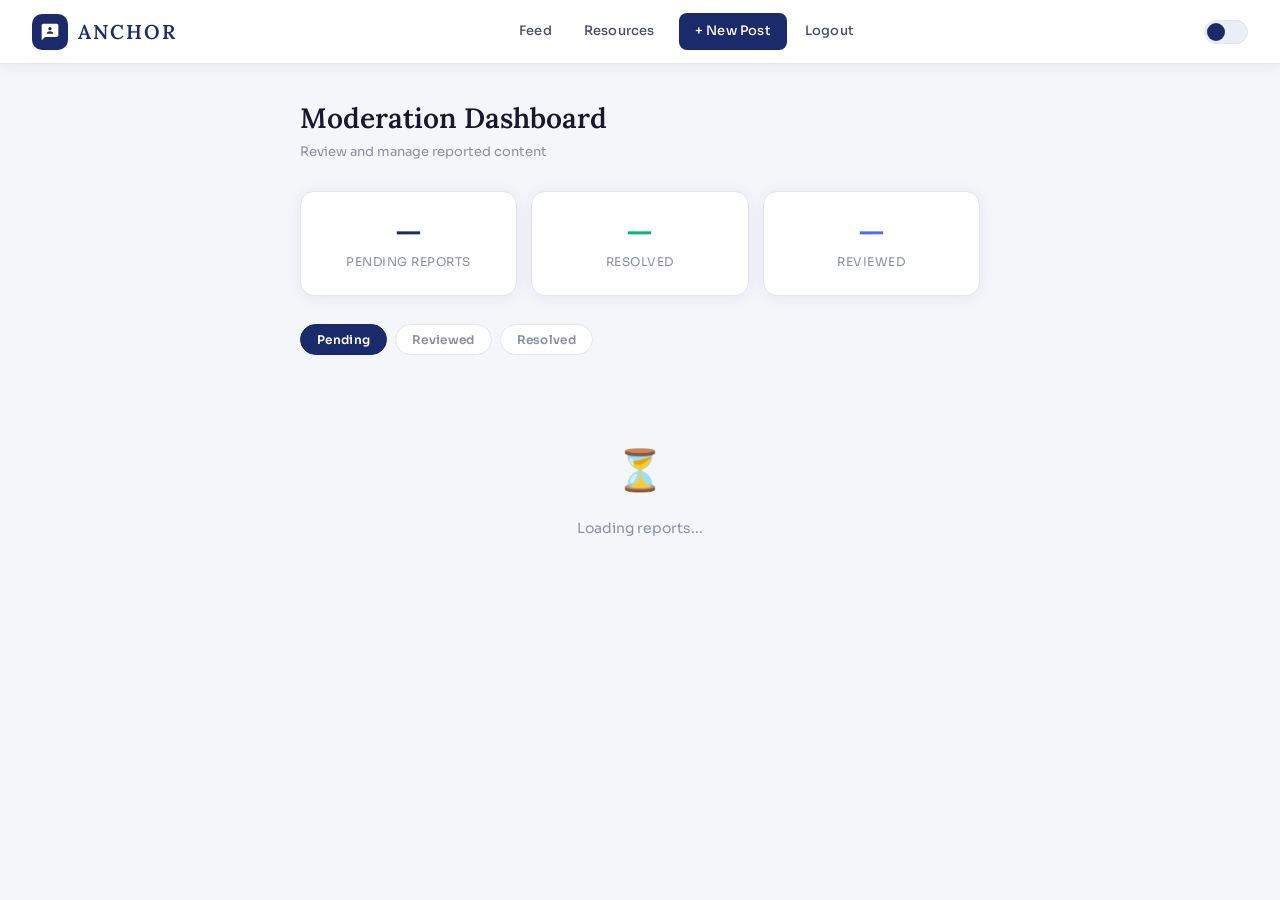
==== commit 78822f19: "fixed static files paths for production" ====
--- a/frontend/admin.html
+++ b/frontend/admin.html
@@ -4,7 +4,7 @@
     <meta charset="UTF-8">
     <meta name="viewport" content="width=device-width, initial-scale=1.0">
     <title>ANCHOR — Admin</title>
-    <link rel="stylesheet" href="css/style.css">
+    <link rel="stylesheet" href="/frontend/css/style.css">
 </head>
 <body>
 
@@ -79,8 +79,8 @@
     </div>
 </div>
 
-<script src="js/api.js"></script>
-<script src="js/admin.js"></script>
-<script src="js/navbar.js"></script>
+<script src="/frontend/js/api.js"></script>
+<script src="/frontend/js/auth.js"></script>
+<script src="/frontend/js/navbar.js"></script>
 </body>
 </html>
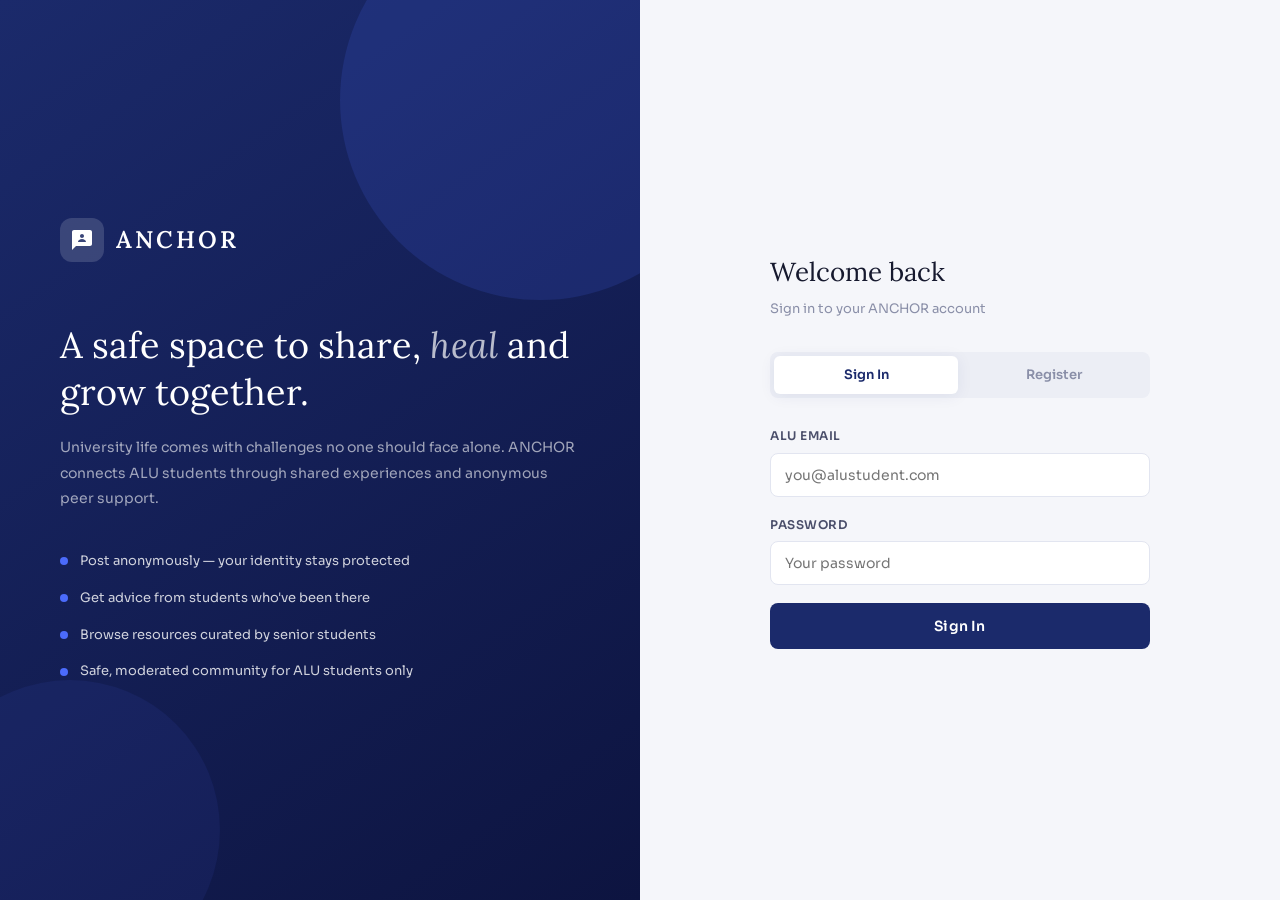
==== commit ca0f2499: "corrected script tags" ====
--- a/frontend/admin.html
+++ b/frontend/admin.html
@@ -80,7 +80,7 @@
 </div>
 
 <script src="/frontend/js/api.js"></script>
-<script src="/frontend/js/auth.js"></script>
 <script src="/frontend/js/navbar.js"></script>
+<script src="/frontend/js/admin.js"></script>
 </body>
 </html>
--- a/frontend/css/style.css
+++ b/frontend/css/style.css
@@ -1,5 +1,4 @@
 @import url('https://fonts.googleapis.com/css2?family=Sora:wght@300;400;500;600;700&family=Lora:ital,wght@0,400;0,600;1,400&display=swap');
-
 /* ── Variables ─────────────────────────────────────────── */
 :root {
   /* Light mode */
